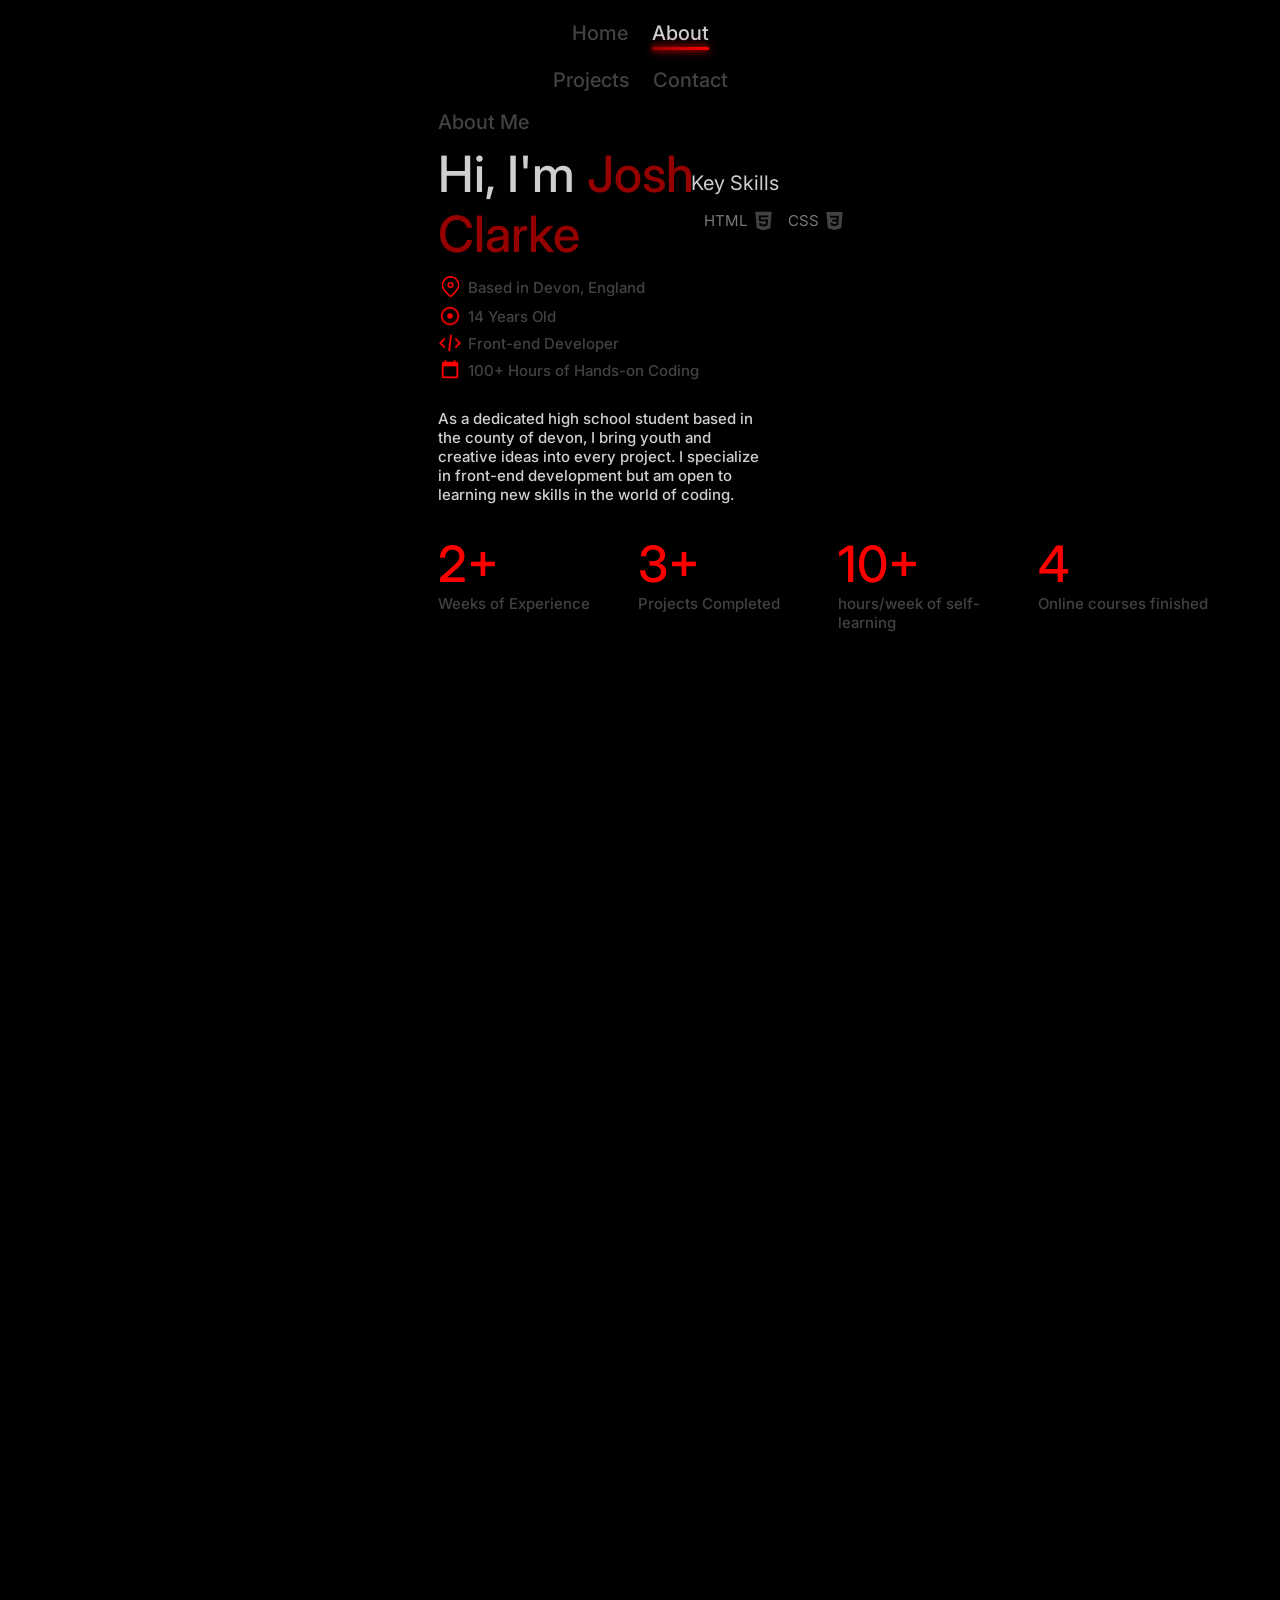
==== about.html @ e74f0992 "Initial Import Import initial site content and resources from local drive." ====
<!DOCTYPE html>
<html lang="en">
    <head>
        <link rel="stylesheet" href="about.css">
        <title>About</title>
    </head>
    <body>
        <header>
            <nav id="sticky">
                <div class="text-hover-effect" id="home" >
                    <a href="home.html" class="nav-title" id="home-title">Home</a>
                </div>
                <div class="text-select-effect" id="about" >
                    <a href="about.html" class="nav-title" id="about-title">About</a>
                </div>
                <div class="text-hover-effect" id="projects">
                    <a href="projects.html" class="nav-title" id="projects-title">Projects</a>
                </div>
                <div class="text-hover-effect" id="contact">
                    <a href="contact.html" class="nav-title" id="contact-title">Contact</a>
                </div>
            </nav>
        </header>
        <main>
            <section id="main">
                <p id="header">About Me</p>
                <span class="base-text">Hi, I'm </span>
                <span id="name">Joshua <br> Clarke</span>
                <div id="skills">
                    <p id="skills-title">Key Skills</p>
                    <br>
                    <div class="skill-block" id="html-block">
                        <p id="html">HTML</p>
                        <img class="html-logo default" src="Assets/icons8-html-5.svg" alt="HTML Logo" />
                        <img class="html-logo hover" src="Assets/white-icons8-html-5.svg" alt="White HTML Logo" />
                    </div>
                    <div class="skill-block" id="css-block">
                        <p id="css">CSS</p>
                        <img class="css-logo default" src="Assets/Grey-CSS.svg" alt="Grey CSS logo" >
                        <img class="css-logo hover" src="Assets/White-CSS.svg" alt="White CSS logo" >
                    </div>
                </div>
                <div id="info">
                    <div id="location-title">
                        <img id="location-icon" src="Assets/red-location.png" alt="Location Icon">
                        <p id="location">Based in Devon, England</p>
                    </div>
                    <div id="age-title">
                        <img id="age-icon" src="Assets/red-dot.png" alt="Dot Icon">
                        <p id="age">14 Years Old</p>
                    </div>
                    <div id="source-title">
                        <img id="source-icon" src="Assets/red-source.png" alt="Source Icon">
                        <p id="source">Front-end Developer</p>
                    </div>
                    <div id="calendar-title">
                        <img id="calendar-icon" src="Assets/red-calendar.png" alt="Calendar Icon">
                        <p id="calendar">100+ Hours of Hands-on Coding</p>
                    </div>
                </div>
                <div id="about-1">
                    <p id="desc">As a dedicated high school student based in the county of devon, I bring youth and creative ideas into every project. I specialize in front-end development but am open to learning new skills in the world of coding.</p>
                </div>
                <div id="numbers">
                    <div id="time">
                        <p id="number-1">2+</p>
                        <p id="time-title">Weeks of Experience</p>
                    </div>
                    <div id="amount-projects">
                        <p id="number-2">3+</p>
                        <p id="amount-projects-title">Projects Completed</p>
                    </div>
                    <div id="study-time">
                        <p id="number-3">10+</p>
                        <p id="study-time-title">hours/week of self-
                            <br>learning</p>
                    </div>
                    <div id="courses">
                        <p id="number-4">4</p>
                        <p id="courses-title">Online courses finished</p>
                    </div>
                </div>
            </section>
        </main>
    </body>
</html>
---- about.css ----
@import url('https://fonts.googleapis.com/css2?family=Inter:wght@400;600&display=swap');

body::-webkit-scrollbar {
  display: none;
}


body {
  background-color: black;
}

.text-hover-effect {
  position: relative;
  display: inline-block;
  font-size: 1.5rem;
  font-weight: 600;
  color: #333;
  text-decoration: none;
  padding: 4px 0;
}

.text-hover-effect a {
  cursor: pointer;
}

.text-hover-effect a::after {
  content: '';
  position: absolute;
  width: 100%;
  height: 3px;
  bottom: 0;
  left: 0;
  background: linear-gradient(90deg, #950101, #ff0000);
  transform: scaleX(0);
  transform-origin: bottom right;
  transition: transform 0.4s cubic-bezier(0.86, 0, 0.07, 1);
  border-radius: 3px;
  box-shadow: 0 0 5px #950101, 0 0 10px #ff0000;
}

.text-hover-effect a:hover::after {
  transform: scaleX(1);
  transform-origin: bottom left;
}

.nav-title {
    text-decoration: none;
    color: #cfcfcf;
    font-family: "Inter", sans-serif;
    font-weight: 500;
    font-size: 20px;
}

.text-select-effect {
  position: relative;
  display: inline-block;
  font-size: 1.5rem;
  font-weight: 600;
  color: #333;
  text-decoration: none;
  cursor: pointer;
  padding: 4px 0;
}

.text-select-effect::after {
  content: '';
  position: absolute;
  width: 100%;
  height: 3px;
  bottom: 0;
  left: 0;
  background: linear-gradient(90deg, #950101, #ff0000);
  transform: scaleX(0);
  transform-origin: bottom right;
  transition: transform 0.4s cubic-bezier(0.86, 0, 0.07, 1);
  border-radius: 3px;
  transform: scaleX(1);
  transform-origin: bottom left;
  box-shadow: 0 0 5px #950101, 0 0 10px #ff0000;
  transition: all 0.3s ease;
}

#sticky {
  position: fixed;
  text-align: center;
  width: 20%;
  top: 10px;
  left: 40%;
  margin: auto;
  z-index: 1;
  backdrop-filter: blur(5px) saturate(100%);
  -webkit-backdrop-filter: blur(5px) saturate(100%);
  background-color: rgba(0, 0, 0, 0.30);
  border-radius: 12px;
}


#home, #about, #projects, #contact {
  margin: 5px 10px 7px 10px;
}

#home-title, #projects-title, #contact-title {
  color: #424242;
}

#home a:hover, #projects a:hover, #contact a:hover {
  color: #cfcfcf;
  transition:all 0.3s ease;
}

#header {
  position: relative;
  color: #424242;
  font-family: "Inter", sans-serif;
  font-size: 20px;
  font-weight: 500;
  margin-top: 100px;
  top: 10px;
  cursor: default;
}

.base-text {
  color: #cfcfcf;
  font-family: "Inter", sans-serif;
  font-size: 50px;
  font-weight: 500;
  cursor: default;
}

#name {
  color: #950101;
  font-family: "Inter", sans-serif;
  font-size: 50px;
  font-weight: 500;
  cursor: default;
}

#main {
  display: block;
  position: relative;
  left: 4%;
  width: 40%;
  height: 2000px;
  margin: auto;
}

#skills {
  position: relative;
  background-color: black;
  width: 50%;
  height: 200px;
  left: 50%;
  bottom: 113px;
}

#skills-title {
  display: inline-block;
  position: relative;
  color: #cfcfcf;
  font-family: "Inter", sans-serif;
  font-size: 20px;
  cursor: default;
}

#html {
  display: inline-block;
  position: relative;
  bottom: 9px;
  right: 10px;
  color: #797979;
  font-family: "Inter", sans-serif;
  font-size: 15px;
  cursor: default;
}

#css {
  display: inline-block;
  position: relative;
  bottom: 9px;
  right: 12px;
  color: #797979;
  font-family: "Inter", sans-serif;
  font-size: 15px;
  cursor: default;
}

.skill-block {
  position: relative;
  width: 90px;
  height: 30px;
  text-align: center;
  border-radius: 10px;
}

.skill-block:hover {
  background-color: #2d0000;
  transition: all 0.3s ease;
  transition-delay: 0.1s;
}

.skill-block:hover #html{
  color: #cfcfcf;
  transition: all 0.3s ease;
  transition-delay: 0.2s;
}

.skill-block:hover #css{
  color: #cfcfcf;
  transition: all 0.3s ease;
  transition-delay: 0.2s;
}

.html-logo {
  position: absolute;
  height: 20px;
  width: 25px;
  bottom: 4px;
  left: 60px;
}

.html-logo.hover {
  opacity: 0;
  z-index: 2;
}

.html-logo.default {
  opacity: 1;
  z-index: 1;
}

#html-block:hover .html-logo.default {
  opacity: 1;
}

#html-block:hover .html-logo.hover {
  opacity: 1;
  transition: opacity 0.3s ease 0.2s;
}

.css-logo {
  position: absolute;
  height: 24px;
  width: 27px;
  bottom: 2px;
  left: 40px;
}

.css-logo.hover {
  opacity: 0;
  z-index: 2;
}

.css-logo.default {
  opacity: 1;
  z-index: 1;
}

#css-block:hover .css-logo.default {
  opacity: 1;
}

#css-block:hover .css-logo.hover {
  opacity: 1;
  transition: opacity 0.3s ease 0.2s;
}

#css-block {
  position: relative;
  bottom: 40px;
  left: 90px;
  width: 70px;
}

#html-block {
  bottom: 10px;
}

#info {
  position: relative;
  height: 130px;
  width: 250px;
  bottom: 200px;
  background-color: black;
}

#location {
  position: relative;
  color: #424242;
  font-family: "Inter", sans-serif;
  font-size: 15px;
  font-weight: 500;
  bottom: 40px;
  left: 30px;
}

#location-icon {
  position: relative;
  height: 25px;
  width: 25px;
}

#location-title {
  position: relative;

  height: 25px;
  top: 10px;
  cursor: default;
}

#age {
  position: relative;
  color: #424242;
  font-family: "Inter", sans-serif;
  font-size: 15px;
  font-weight: 500;
  bottom: 39.5px;
  left: 30px;
}

#age-icon {
  position: relative;
  height: 22px;
  width: 22px;
  left: 1.5px;
}

#age-title {
  position: relative;

  height: 25px;
  top: 16px;
  cursor: default;
}

#source {
  position: relative;
  color: #424242;
  font-family: "Inter", sans-serif;
  font-size: 15px;
  font-weight: 500;
  bottom: 39.5px;
  left: 30px;
}

#source-icon {
  position: relative;
  height: 22px;
  width: 22px;
  left: 1.5px;
}

#source-title {
  position: relative;
 
  height: 25px;
  top: 18px;
  cursor: default;
}

#calendar {
  position: relative;
  color: #424242;
  font-family: "Inter", sans-serif;
  font-size: 15px;
  font-weight: 500;
  bottom: 39.5px;
  left: 30px;
}

#calendar-icon {
  position: relative;
  height: 22px;
  width: 22px;
  left: 1.5px;
}

#calendar-title {
  position: relative;

  height: 25px;
  top: 20px;
  cursor: default;
}

#about-1 {
  position: relative;
  background-color: black;
  height: 110px;
  width: 330px;
  bottom: 200px;
}

#desc {
  position: relative;
  color: #cfcfcf;
  font-family: "Inter", sans-serif;
  font-size: 15px;
  font-weight: 500
}

#numbers {
  position: relative;

  width: 100%;
  height: 200px;
  bottom: 260px;
}

#time {
  position: relative;

  width: 200px;
  height: 100px;
  top: 25px;
}

#time-title {
  position: relative;
  color: #424242;
  font-family: "Inter", sans-serif;
  font-size: 15px;
  font-weight: 500;
  bottom: 50px;
}

#number-1 {
  position: relative;
  color: #ff0000;
  font-family: "Inter", sans-serif;
  font-size: 50px;
  font-weight: 500;
}

#amount-projects {
  position: relative;

  width: 200px;
  height: 100px;
  bottom: 125px;
  left: 200px;
}

#amount-projects-title {
  position: relative;
  color: #424242;
  font-family: "Inter", sans-serif;
  font-size: 15px;
  font-weight: 500;
  bottom: 50px;
}

#number-2 {
  position: relative;
  color: #ff0000;
  font-family: "Inter", sans-serif;
  font-size: 50px;
  font-weight: 500;
}

#study-time {
  position: relative;

  width: 200px;
  height: 100px;
  bottom: 275px;
  left: 400px;
}

#study-time-title {
  position: relative;
  color: #424242;
  font-family: "Inter", sans-serif;
  font-size: 15px;
  font-weight: 500;
  bottom: 50px;
}

#number-3 {
  position: relative;
  color: #ff0000;
  font-family: "Inter", sans-serif;
  font-size: 50px;
  font-weight: 500;
}

#courses {
  position: relative;

  width: 200px;
  height: 100px;
  bottom: 425px;
  left: 600px;
}

#courses-title {
  position: relative;
  color: #424242;
  font-family: "Inter", sans-serif;
  font-size: 15px;
  font-weight: 500;
  bottom: 50px;
}

#number-4 {
  position: relative;
  color: #ff0000;
  font-family: "Inter", sans-serif;
  font-size: 50px;
  font-weight: 500;
}
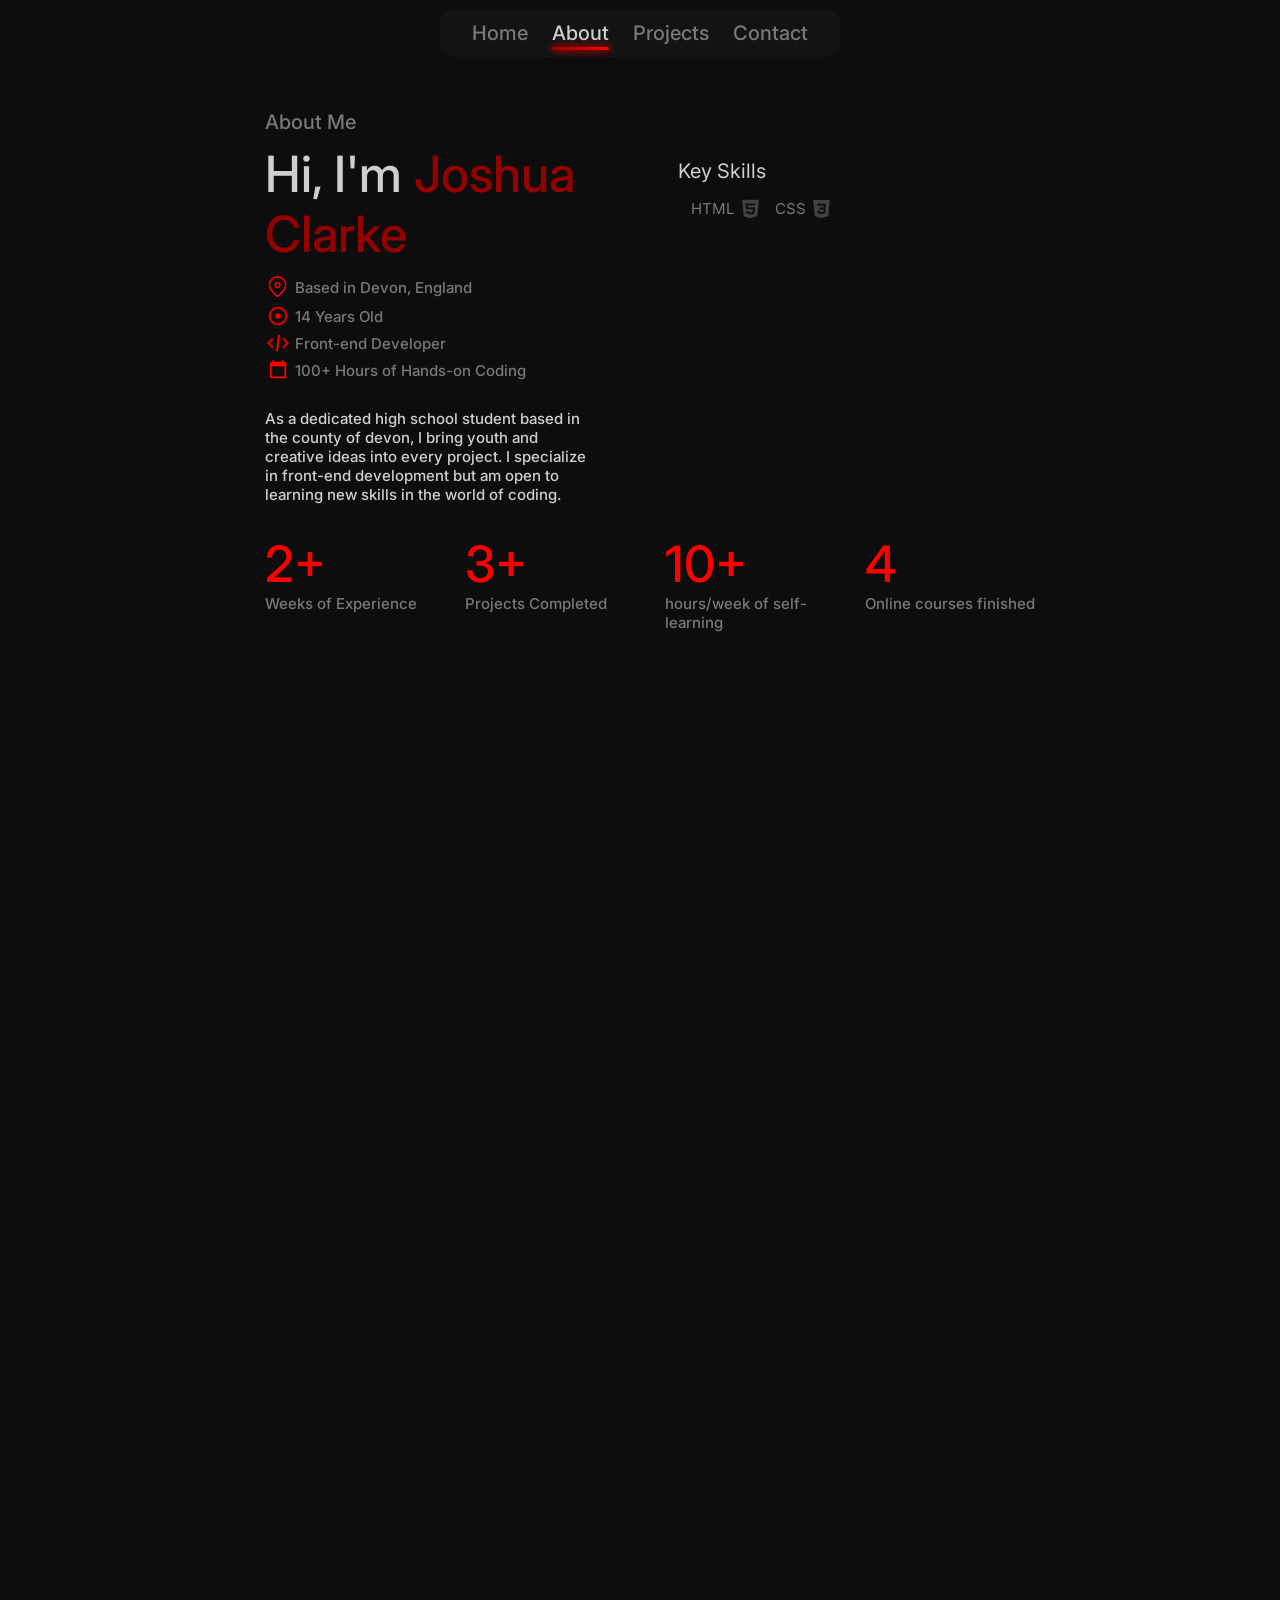
==== commit 6f109f87: "Colour Changes + Resize Fix Changed some colours to reduce eye strain. Fixed window resize related b" ====
--- a/about.html
+++ b/about.html
@@ -8,10 +8,10 @@
         <header>
             <nav id="sticky">
                 <div class="text-hover-effect" id="home" >
-                    <a href="home.html" class="nav-title" id="home-title">Home</a>
+                   <a href="index.html" class="nav-title" id="home-title">Home</a>
                 </div>
                 <div class="text-select-effect" id="about" >
-                    <a href="about.html" class="nav-title" id="about-title">About</a>
+                   <a href="about.html" class="nav-title" id="about-title">About</a>
                 </div>
                 <div class="text-hover-effect" id="projects">
                     <a href="projects.html" class="nav-title" id="projects-title">Projects</a>
--- a/about.css
+++ b/about.css
@@ -6,7 +6,7 @@
 
 
 body {
-  background-color: black;
+  background-color: #0d0d0d;
 }
 
 .text-hover-effect {
@@ -83,14 +83,14 @@
 #sticky {
   position: fixed;
   text-align: center;
-  width: 20%;
+  width: 400px;
   top: 10px;
-  left: 40%;
-  margin: auto;
-  z-index: 1;
+  left: 50%;
+  transform: translateX(-50%);
+  z-index: 3;
   backdrop-filter: blur(5px) saturate(100%);
   -webkit-backdrop-filter: blur(5px) saturate(100%);
-  background-color: rgba(0, 0, 0, 0.30);
+  background-color: rgba(31, 31, 31, 0.40);
   border-radius: 12px;
 }
 
@@ -100,7 +100,7 @@
 }
 
 #home-title, #projects-title, #contact-title {
-  color: #424242;
+  color: #797979;
 }
 
 #home a:hover, #projects a:hover, #contact a:hover {
@@ -110,7 +110,7 @@
 
 #header {
   position: relative;
-  color: #424242;
+  color: #797979;
   font-family: "Inter", sans-serif;
   font-size: 20px;
   font-weight: 500;
@@ -138,19 +138,19 @@
 #main {
   display: block;
   position: relative;
-  left: 4%;
-  width: 40%;
+  left: 50%;
+  transform: translateX(-50%);
+  width: 750px;
   height: 2000px;
-  margin: auto;
 }
 
 #skills {
   position: relative;
-  background-color: black;
+  background-color: #0d0d0d;
   width: 50%;
   height: 200px;
-  left: 50%;
-  bottom: 113px;
+  left: 55%;
+  bottom: 125px;
 }
 
 #skills-title {
@@ -280,12 +280,12 @@
   height: 130px;
   width: 250px;
   bottom: 200px;
-  background-color: black;
+  background-color: #0d0d0d;
 }
 
 #location {
   position: relative;
-  color: #424242;
+  color: #797979;
   font-family: "Inter", sans-serif;
   font-size: 15px;
   font-weight: 500;
@@ -309,7 +309,7 @@
 
 #age {
   position: relative;
-  color: #424242;
+  color: #797979;
   font-family: "Inter", sans-serif;
   font-size: 15px;
   font-weight: 500;
@@ -334,7 +334,7 @@
 
 #source {
   position: relative;
-  color: #424242;
+  color: #797979;
   font-family: "Inter", sans-serif;
   font-size: 15px;
   font-weight: 500;
@@ -359,7 +359,7 @@
 
 #calendar {
   position: relative;
-  color: #424242;
+  color: #797979;
   font-family: "Inter", sans-serif;
   font-size: 15px;
   font-weight: 500;
@@ -384,7 +384,7 @@
 
 #about-1 {
   position: relative;
-  background-color: black;
+  background-color: #0d0d0d;
   height: 110px;
   width: 330px;
   bottom: 200px;
@@ -416,7 +416,7 @@
 
 #time-title {
   position: relative;
-  color: #424242;
+  color: #797979;
   font-family: "Inter", sans-serif;
   font-size: 15px;
   font-weight: 500;
@@ -442,7 +442,7 @@
 
 #amount-projects-title {
   position: relative;
-  color: #424242;
+  color: #797979;
   font-family: "Inter", sans-serif;
   font-size: 15px;
   font-weight: 500;
@@ -468,7 +468,7 @@
 
 #study-time-title {
   position: relative;
-  color: #424242;
+  color: #797979;
   font-family: "Inter", sans-serif;
   font-size: 15px;
   font-weight: 500;
@@ -494,7 +494,7 @@
 
 #courses-title {
   position: relative;
-  color: #424242;
+  color: #797979;
   font-family: "Inter", sans-serif;
   font-size: 15px;
   font-weight: 500;
